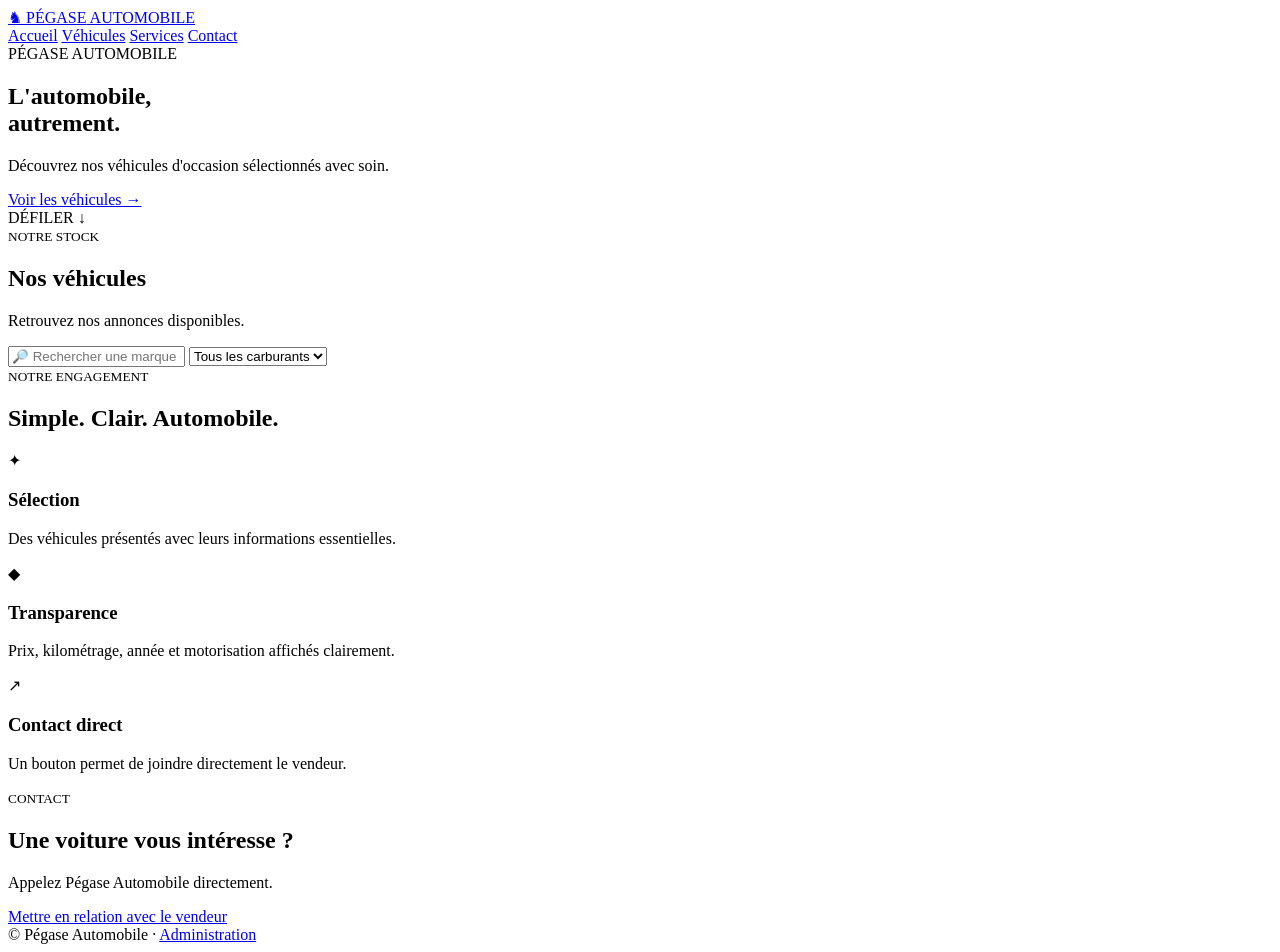
==== index.html @ 09117a41 "Create index.html" ====
<!DOCTYPE html>
<html lang="fr">
<head>
<meta charset="UTF-8">
<meta name="viewport" content="width=device-width, initial-scale=1.0">
<title>Pégase Automobile</title>
<link rel="stylesheet" href="style.css">
</head>
<body>
<div class="bg"></div>

<header>
  <a class="logo" href="index.html">♞ <span>PÉGASE</span> AUTOMOBILE</a>
  <nav>
    <a href="#accueil">Accueil</a>
    <a href="#vehicules">Véhicules</a>
    <a href="#services">Services</a>
    <a href="#contact">Contact</a>
  </nav>
</header>

<section id="accueil" class="hero">
  <div class="hero-content reveal">
    <div class="badge">PÉGASE AUTOMOBILE</div>
    <h1>L'automobile,<br><strong>autrement.</strong></h1>
    <p>Découvrez nos véhicules d'occasion sélectionnés avec soin.</p>
    <a class="btn gold" href="#vehicules">Voir les véhicules →</a>
  </div>
  <div class="scroll">DÉFILER ↓</div>
</section>

<section id="vehicules" class="section">
  <div class="heading reveal">
    <small>NOTRE STOCK</small>
    <h2>Nos véhicules</h2>
    <p>Retrouvez nos annonces disponibles.</p>
  </div>

  <div class="filters">
    <input id="search" placeholder="🔎 Rechercher une marque ou un modèle">
    <select id="fuel">
      <option value="">Tous les carburants</option>
      <option>Essence</option>
      <option>Diesel</option>
      <option>Hybride</option>
      <option>Électrique</option>
    </select>
  </div>

  <div id="cars" class="cars"></div>
  <p id="empty" class="empty" hidden>Aucun véhicule trouvé.</p>
</section>

<section id="services" class="section dark">
  <div class="heading reveal">
    <small>NOTRE ENGAGEMENT</small>
    <h2>Simple. Clair. Automobile.</h2>
  </div>

  <div class="services">
    <article>
      <span>✦</span>
      <h3>Sélection</h3>
      <p>Des véhicules présentés avec leurs informations essentielles.</p>
    </article>

    <article>
      <span>◆</span>
      <h3>Transparence</h3>
      <p>Prix, kilométrage, année et motorisation affichés clairement.</p>
    </article>

    <article>
      <span>↗</span>
      <h3>Contact direct</h3>
      <p>Un bouton permet de joindre directement le vendeur.</p>
    </article>
  </div>
</section>

<section id="contact" class="section contact">
  <div class="contact-box reveal">
    <small>CONTACT</small>
    <h2>Une voiture vous intéresse ?</h2>
    <p>Appelez Pégase Automobile directement.</p>
    <a class="btn green" href="tel:+33643486124">
      Mettre en relation avec le vendeur
    </a>
  </div>
</section>

<footer>
  © <span id="year"></span> Pégase Automobile ·
  <a href="admin.html">Administration</a>
</footer>

<script src="app.js"></script>
</body>
</html>
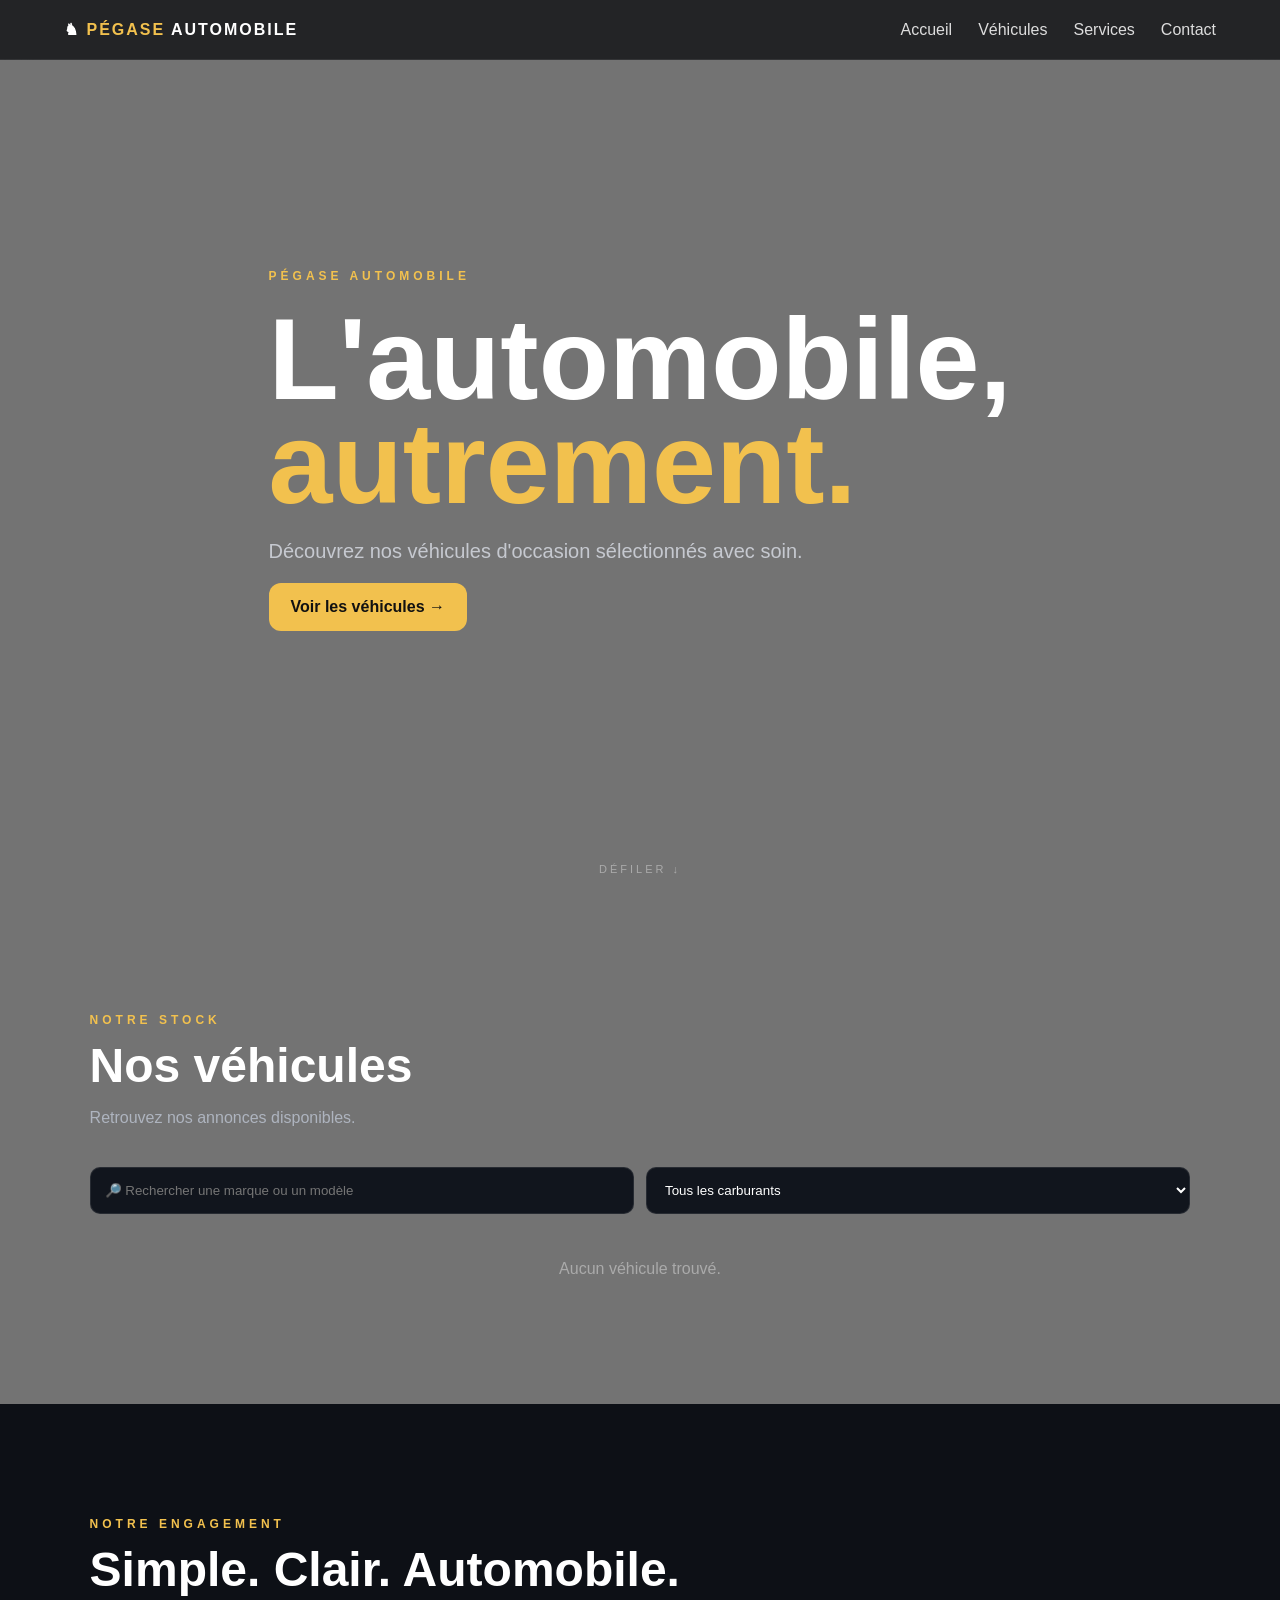
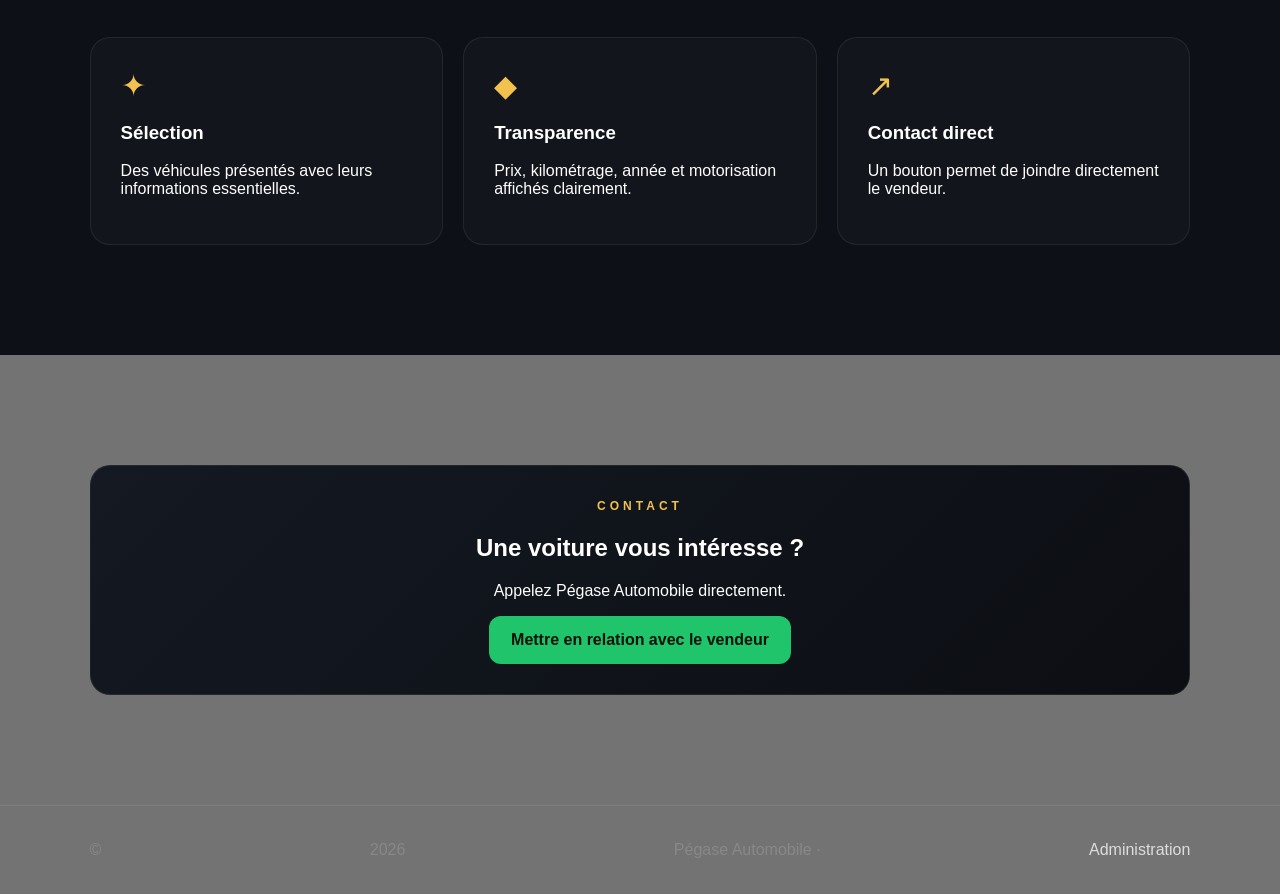
==== commit 395b39ab: "Update index.html" ====
--- a/index.html
+++ b/index.html
@@ -3,97 +3,529 @@
 <head>
 <meta charset="UTF-8">
 <meta name="viewport" content="width=device-width, initial-scale=1.0">
+
 <title>Pégase Automobile</title>
+
 <link rel="stylesheet" href="style.css">
+
+<style>
+
+/* =========================================================
+   FOND DE LA CONCESSION
+========================================================= */
+
+body {
+  background:
+    linear-gradient(
+      rgba(0, 0, 0, 0.55),
+      rgba(0, 0, 0, 0.55)
+    ),
+    url("pegase-bg.png") center center / cover fixed no-repeat;
+}
+
+
+/* =========================================================
+   INTRO
+========================================================= */
+
+#intro-screen {
+  position: fixed;
+  inset: 0;
+  z-index: 9998;
+  background: rgba(0, 0, 0, 0.45);
+  pointer-events: none;
+
+  animation: introFade 4s ease forwards;
+}
+
+
+/* =========================================================
+   PETITE VOITURE
+========================================================= */
+
+#intro-car {
+  position: fixed;
+
+  z-index: 9999;
+
+  left: -220px;
+  bottom: 12%;
+
+  width: 180px;
+
+  pointer-events: none;
+
+  animation: carDrive 3.2s ease-in-out forwards;
+}
+
+
+/* La voiture traverse l'écran */
+
+@keyframes carDrive {
+
+  0% {
+    left: -220px;
+    opacity: 0;
+  }
+
+  10% {
+    opacity: 1;
+  }
+
+  80% {
+    left: 110%;
+    opacity: 1;
+  }
+
+  100% {
+    left: 120%;
+    opacity: 0;
+  }
+
+}
+
+
+/* =========================================================
+   DISPARITION DE L'ÉCRAN D'INTRO
+========================================================= */
+
+@keyframes introFade {
+
+  0% {
+    opacity: 1;
+  }
+
+  65% {
+    opacity: 1;
+  }
+
+  100% {
+    opacity: 0;
+    visibility: hidden;
+  }
+
+}
+
+
+/* =========================================================
+   ANNONCES
+========================================================= */
+
+#cars {
+  animation: carsAppear 1.2s ease 3s both;
+}
+
+
+@keyframes carsAppear {
+
+  from {
+    opacity: 0;
+    transform: translateY(50px);
+  }
+
+  to {
+    opacity: 1;
+    transform: translateY(0);
+  }
+
+}
+
+
+/* =========================================================
+   APPARITION DES VOITURES
+========================================================= */
+
+.car {
+  animation: carCardAppear 0.7s ease both;
+}
+
+
+.car:nth-child(1) {
+  animation-delay: 3.1s;
+}
+
+.car:nth-child(2) {
+  animation-delay: 3.25s;
+}
+
+.car:nth-child(3) {
+  animation-delay: 3.4s;
+}
+
+.car:nth-child(4) {
+  animation-delay: 3.55s;
+}
+
+.car:nth-child(5) {
+  animation-delay: 3.7s;
+}
+
+.car:nth-child(6) {
+  animation-delay: 3.85s;
+}
+
+
+@keyframes carCardAppear {
+
+  from {
+    opacity: 0;
+    transform: translateY(35px) scale(0.96);
+  }
+
+  to {
+    opacity: 1;
+    transform: translateY(0) scale(1);
+  }
+
+}
+
+
+/* =========================================================
+   LOGO / HERO
+========================================================= */
+
+.hero-content {
+  animation: heroAppear 1.2s ease 0.8s both;
+}
+
+
+@keyframes heroAppear {
+
+  from {
+    opacity: 0;
+    transform: translateY(30px);
+  }
+
+  to {
+    opacity: 1;
+    transform: translateY(0);
+  }
+
+}
+
+
+/* =========================================================
+   MOBILE
+========================================================= */
+
+@media (max-width: 600px) {
+
+  #intro-car {
+    width: 120px;
+    bottom: 15%;
+  }
+
+}
+
+</style>
+
 </head>
+
+
 <body>
-<div class="bg"></div>
+
+<!-- =====================================================
+     INTRO
+===================================================== -->
+
+<div id="intro-screen"></div>
+
+<img
+  id="intro-car"
+  src="pegase-car.png"
+  alt=""
+>
+
+
+<!-- =====================================================
+     HEADER
+===================================================== -->
 
 <header>
-  <a class="logo" href="index.html">♞ <span>PÉGASE</span> AUTOMOBILE</a>
+
+  <a class="logo" href="index.html">
+    ♞ <span>PÉGASE</span> AUTOMOBILE
+  </a>
+
   <nav>
-    <a href="#accueil">Accueil</a>
-    <a href="#vehicules">Véhicules</a>
-    <a href="#services">Services</a>
-    <a href="#contact">Contact</a>
+
+    <a href="#accueil">
+      Accueil
+    </a>
+
+    <a href="#vehicules">
+      Véhicules
+    </a>
+
+    <a href="#services">
+      Services
+    </a>
+
+    <a href="#contact">
+      Contact
+    </a>
+
   </nav>
+
 </header>
 
+
+<!-- =====================================================
+     ACCUEIL
+===================================================== -->
+
 <section id="accueil" class="hero">
+
   <div class="hero-content reveal">
-    <div class="badge">PÉGASE AUTOMOBILE</div>
-    <h1>L'automobile,<br><strong>autrement.</strong></h1>
-    <p>Découvrez nos véhicules d'occasion sélectionnés avec soin.</p>
-    <a class="btn gold" href="#vehicules">Voir les véhicules →</a>
-  </div>
-  <div class="scroll">DÉFILER ↓</div>
+
+    <div class="badge">
+      PÉGASE AUTOMOBILE
+    </div>
+
+    <h1>
+      L'automobile,<br>
+      <strong>autrement.</strong>
+    </h1>
+
+    <p>
+      Découvrez nos véhicules d'occasion sélectionnés avec soin.
+    </p>
+
+    <a class="btn gold" href="#vehicules">
+      Voir les véhicules →
+    </a>
+
+  </div>
+
+  <div class="scroll">
+    DÉFILER ↓
+  </div>
+
 </section>
 
+
+<!-- =====================================================
+     VÉHICULES
+===================================================== -->
+
 <section id="vehicules" class="section">
+
   <div class="heading reveal">
-    <small>NOTRE STOCK</small>
-    <h2>Nos véhicules</h2>
-    <p>Retrouvez nos annonces disponibles.</p>
-  </div>
+
+    <small>
+      NOTRE STOCK
+    </small>
+
+    <h2>
+      Nos véhicules
+    </h2>
+
+    <p>
+      Retrouvez nos annonces disponibles.
+    </p>
+
+  </div>
+
+
+  <!-- FILTRES -->
 
   <div class="filters">
-    <input id="search" placeholder="🔎 Rechercher une marque ou un modèle">
+
+    <input
+      id="search"
+      placeholder="🔎 Rechercher une marque ou un modèle"
+    >
+
     <select id="fuel">
-      <option value="">Tous les carburants</option>
-      <option>Essence</option>
-      <option>Diesel</option>
-      <option>Hybride</option>
-      <option>Électrique</option>
+
+      <option value="">
+        Tous les carburants
+      </option>
+
+      <option>
+        Essence
+      </option>
+
+      <option>
+        Diesel
+      </option>
+
+      <option>
+        Hybride
+      </option>
+
+      <option>
+        Électrique
+      </option>
+
     </select>
-  </div>
+
+  </div>
+
+
+  <!-- ANNONCES -->
 
   <div id="cars" class="cars"></div>
-  <p id="empty" class="empty" hidden>Aucun véhicule trouvé.</p>
+
+
+  <p
+    id="empty"
+    class="empty"
+    hidden
+  >
+    Aucun véhicule trouvé.
+  </p>
+
 </section>
 
+
+<!-- =====================================================
+     SERVICES
+===================================================== -->
+
 <section id="services" class="section dark">
+
   <div class="heading reveal">
-    <small>NOTRE ENGAGEMENT</small>
-    <h2>Simple. Clair. Automobile.</h2>
-  </div>
+
+    <small>
+      NOTRE ENGAGEMENT
+    </small>
+
+    <h2>
+      Simple. Clair. Automobile.
+    </h2>
+
+  </div>
+
 
   <div class="services">
+
+
     <article>
-      <span>✦</span>
-      <h3>Sélection</h3>
-      <p>Des véhicules présentés avec leurs informations essentielles.</p>
+
+      <span>
+        ✦
+      </span>
+
+      <h3>
+        Sélection
+      </h3>
+
+      <p>
+        Des véhicules présentés avec leurs informations essentielles.
+      </p>
+
     </article>
 
+
     <article>
-      <span>◆</span>
-      <h3>Transparence</h3>
-      <p>Prix, kilométrage, année et motorisation affichés clairement.</p>
+
+      <span>
+        ◆
+      </span>
+
+      <h3>
+        Transparence
+      </h3>
+
+      <p>
+        Prix, kilométrage, année et motorisation affichés clairement.
+      </p>
+
     </article>
 
+
     <article>
-      <span>↗</span>
-      <h3>Contact direct</h3>
-      <p>Un bouton permet de joindre directement le vendeur.</p>
+
+      <span>
+        ↗
+      </span>
+
+      <h3>
+        Contact direct
+      </h3>
+
+      <p>
+        Un bouton permet de joindre directement le vendeur.
+      </p>
+
     </article>
-  </div>
+
+
+  </div>
+
 </section>
 
+
+<!-- =====================================================
+     CONTACT
+===================================================== -->
+
 <section id="contact" class="section contact">
+
   <div class="contact-box reveal">
-    <small>CONTACT</small>
-    <h2>Une voiture vous intéresse ?</h2>
-    <p>Appelez Pégase Automobile directement.</p>
-    <a class="btn green" href="tel:+33643486124">
+
+    <small>
+      CONTACT
+    </small>
+
+    <h2>
+      Une voiture vous intéresse ?
+    </h2>
+
+    <p>
+      Appelez Pégase Automobile directement.
+    </p>
+
+    <a
+      class="btn green"
+      href="tel:+33643486124"
+    >
       Mettre en relation avec le vendeur
     </a>
-  </div>
+
+  </div>
+
 </section>
 
+
+<!-- =====================================================
+     FOOTER
+===================================================== -->
+
 <footer>
-  © <span id="year"></span> Pégase Automobile ·
-  <a href="admin.html">Administration</a>
+
+  © <span id="year"></span>
+  Pégase Automobile ·
+
+  <a href="admin.html">
+    Administration
+  </a>
+
 </footer>
 
+
+<!-- =====================================================
+     JAVASCRIPT
+===================================================== -->
+
 <script src="app.js"></script>
+
+
+<!-- =====================================================
+     ANNÉE
+===================================================== -->
+
+<script>
+
+  const yearElement = document.querySelector("#year");
+
+  if (yearElement) {
+    yearElement.textContent = new Date().getFullYear();
+  }
+
+</script>
+
+
 </body>
 </html>
--- a/style.css
+++ b/style.css
@@ -0,0 +1,338 @@
+*{box-sizing:border-box}
+html{scroll-behavior:smooth}
+body{margin:0;font-family:Inter,Arial,sans-serif;background:#07080b;color:#fff}
+.bg{position:fixed;inset:0;background:linear-gradient(120deg,#08090c 0%,#12151c 50%,#07080b 100%);z-index:-2}
+.bg:after{content:"";position:absolute;inset:0;background:radial-gradient(circle at 20% 30%,rgba(0,153,255,.12),transparent 35%),radial-gradient(circle at 80% 70%,rgba(255,194,51,.12),transparent 30%)}
+
+header{position:fixed;z-index:20;top:0;width:100%;display:flex;justify-content:space-between;align-items:center;padding:20px 5%;background:rgba(5,6,9,.72);backdrop-filter:blur(18px);border-bottom:1px solid #ffffff12}
+
+.logo{color:#fff;text-decoration:none;font-weight:800;letter-spacing:2px}
+.logo span{color:#f2c14e}
+nav{display:flex;gap:26px}
+nav a,footer a{color:#ddd;text-decoration:none}
+nav a:hover{color:#f2c14e}
+
+.hero{min-height:100vh;display:grid;place-items:center;padding:120px 8%;position:relative}
+.hero-content{max-width:850px}
+.badge,small{letter-spacing:4px;color:#f2c14e;font-size:12px;font-weight:700}
+.hero h1{font-size:clamp(55px,9vw,115px);line-height:.9;margin:25px 0}
+.hero h1 strong{color:#f2c14e}
+.hero p{font-size:20px;color:#c6c9d0;max-width:580px}
+
+.btn{display:inline-flex;align-items:center;justify-content:center;gap:10px;padding:15px 22px;border:0;border-radius:12px;font-weight:800;text-decoration:none;cursor:pointer;transition:.25s}
+.btn:hover{transform:translateY(-3px);box-shadow:0 12px 30px #0008}
+.gold{background:#f2c14e;color:#111}
+.green{background:#20c46b;color:#06130c}
+.red{background:#e64b4b;color:#fff}
+.ghost{background:#ffffff10;color:#fff;border:1px solid #ffffff25}
+
+.scroll{position:absolute;bottom:25px;color:#aaa;font-size:11px;letter-spacing:3px}
+
+.section{padding:110px 7%;max-width:1300px;margin:auto}
+.dark{max-width:none;background:#0d1016}
+.heading{margin-bottom:40px}
+.heading h2{font-size:48px;margin:10px 0}
+.heading p{color:#aeb4bf}
+
+.filters{display:flex;gap:12px;margin-bottom:30px}
+.filters input,.filters select,input,textarea{width:100%;background:#11151d;color:#fff;border:1px solid #ffffff18;border-radius:10px;padding:14px;outline:none}
+.filters input{max-width:700px}
+
+.cars{display:grid;grid-template-columns:repeat(auto-fit,minmax(280px,1fr));gap:22px}
+.car{overflow:hidden;border:1px solid #ffffff12;border-radius:18px;background:#0f1218;box-shadow:0 15px 50px #0006;transition:.35s}
+.car:hover{transform:translateY(-8px);border-color:#f2c14e55}
+.car-img{height:230px;background:#171b23;position:relative;overflow:hidden}
+.car-img img{width:100%;height:100%;object-fit:cover}
+.car-body{padding:20px}
+.car h3{font-size:24px;margin:0 0 8px}
+.price{color:#f2c14e;font-size:23px;font-weight:900}
+.meta{display:flex;flex-wrap:wrap;gap:8px;margin:15px 0}
+.meta span{padding:7px 9px;background:#ffffff08;border-radius:8px;color:#c7cbd3;font-size:13px}
+.call{width:100%;margin-top:10px}
+.empty{text-align:center;color:#aaa}
+
+.services{display:grid;grid-template-columns:repeat(3,1fr);gap:20px}
+.services article,.contact-box{padding:30px;border-radius:20px;background:#ffffff06;border:1px solid #ffffff12}
+.services span{font-size:30px;color:#f2c14e}
+
+.contact{text-align:center}
+.contact-box{background:linear-gradient(135deg,#141922,#0c0e13)}
+
+footer{padding:35px 7%;border-top:1px solid #ffffff12;color:#888;display:flex;justify-content:space-between}
+
+.reveal{animation:rise .9s both}
+@keyframes rise{
+from{opacity:0;transform:translateY(30px)}
+to{opacity:1;transform:none}
+}
+
+@media(max-width:700px){
+nav{display:none}
+.hero{padding:110px 6%}
+.section{padding:80px 5%}
+.services{grid-template-columns:1fr}
+.filters{display:grid;grid-template-columns:1fr}
+.heading h2{font-size:38px}
+footer{display:block}
+}
+/* =========================
+   ADMINISTRATION
+========================= */
+
+.admin-page{
+  min-height:100vh;
+  background:#07080b;
+}
+
+.admin-wrap{
+  min-height:100vh;
+  padding:40px 6%;
+}
+
+.login-card{
+  width:min(450px,100%);
+  margin:10vh auto;
+  padding:40px;
+  background:#10131a;
+  border:1px solid #ffffff15;
+  border-radius:24px;
+  box-shadow:0 25px 80px #0009;
+  text-align:center;
+}
+
+.login-card .logo{
+  display:block;
+  margin-bottom:35px;
+}
+
+.login-card p{
+  color:#f2c14e;
+  letter-spacing:3px;
+  font-size:12px;
+  font-weight:700;
+}
+
+.login-card h1{
+  font-size:40px;
+  margin:15px 0 25px;
+}
+
+.login-card input{
+  margin-bottom:12px;
+}
+
+.login-card .btn{
+  width:100%;
+}
+
+.login-card > a{
+  display:block;
+  margin-top:20px;
+  color:#aaa;
+  text-decoration:none;
+}
+
+.login-card > a:hover{
+  color:#f2c14e;
+}
+
+.error{
+  margin-top:15px;
+  color:#ff5d5d;
+  min-height:20px;
+}
+
+.admin-head{
+  position:static;
+  width:100%;
+  margin-bottom:35px;
+  padding:0 0 25px;
+  background:none;
+  border-bottom:1px solid #ffffff15;
+  display:flex;
+  justify-content:space-between;
+  align-items:center;
+}
+
+.dashboard{
+  max-width:1250px;
+  margin:auto;
+}
+
+.stats{
+  display:grid;
+  grid-template-columns:repeat(2,1fr);
+  gap:20px;
+  margin-bottom:25px;
+}
+
+.stats > div{
+  padding:25px;
+  background:#10131a;
+  border:1px solid #ffffff12;
+  border-radius:18px;
+}
+
+.stats b{
+  display:block;
+  font-size:38px;
+  color:#f2c14e;
+}
+
+.stats span{
+  color:#999;
+}
+
+.editor{
+  margin-bottom:25px;
+  padding:30px;
+  background:#10131a;
+  border:1px solid #ffffff12;
+  border-radius:22px;
+}
+
+.editor h2{
+  margin-top:0;
+}
+
+.form-grid{
+  display:grid;
+  grid-template-columns:repeat(2,1fr);
+  gap:12px;
+  margin-bottom:12px;
+}
+
+.editor textarea{
+  min-height:130px;
+  resize:vertical;
+  margin-bottom:15px;
+}
+
+.upload{
+  display:block;
+  padding:22px;
+  border:1px dashed #ffffff30;
+  border-radius:14px;
+  text-align:center;
+  color:#ccc;
+  cursor:pointer;
+  transition:.25s;
+}
+
+.upload:hover{
+  border-color:#f2c14e;
+  background:#ffffff05;
+}
+
+.upload input{
+  display:none;
+}
+
+.preview{
+  display:grid;
+  grid-template-columns:repeat(auto-fill,minmax(120px,1fr));
+  gap:10px;
+  margin-top:15px;
+}
+
+.preview img{
+  width:100%;
+  height:110px;
+  object-fit:cover;
+  border-radius:10px;
+  border:1px solid #ffffff18;
+}
+
+.actions{
+  display:flex;
+  gap:12px;
+  margin-top:20px;
+}
+
+.actions .btn{
+  flex:1;
+}
+
+.admin-car{
+  display:flex;
+  justify-content:space-between;
+  align-items:center;
+  gap:20px;
+  padding:18px;
+  margin-top:12px;
+  background:#0c0f15;
+  border:1px solid #ffffff10;
+  border-radius:15px;
+}
+
+.admin-car img{
+  width:90px;
+  height:65px;
+  object-fit:cover;
+  border-radius:9px;
+}
+
+.admin-car b{
+  font-size:18px;
+}
+
+.admin-car span{
+  color:#f2c14e;
+}
+
+.admin-actions{
+  display:flex;
+  gap:8px;
+}
+
+.admin-actions button{
+  padding:10px 13px;
+  border:0;
+  border-radius:9px;
+  cursor:pointer;
+  background:#ffffff12;
+  color:#fff;
+  font-weight:700;
+}
+
+.admin-actions button:hover{
+  transform:translateY(-2px);
+}
+
+@media(max-width:700px){
+
+  .admin-wrap{
+    padding:25px 5%;
+  }
+
+  .login-card{
+    padding:28px 20px;
+  }
+
+  .stats{
+    grid-template-columns:1fr;
+  }
+
+  .form-grid{
+    grid-template-columns:1fr;
+  }
+
+  .admin-head{
+    align-items:flex-start;
+    gap:15px;
+  }
+
+  .admin-car{
+    flex-direction:column;
+    align-items:stretch;
+  }
+
+  .admin-actions{
+    display:grid;
+    grid-template-columns:1fr 1fr;
+  }
+
+  .actions{
+    flex-direction:column;
+  }
+}
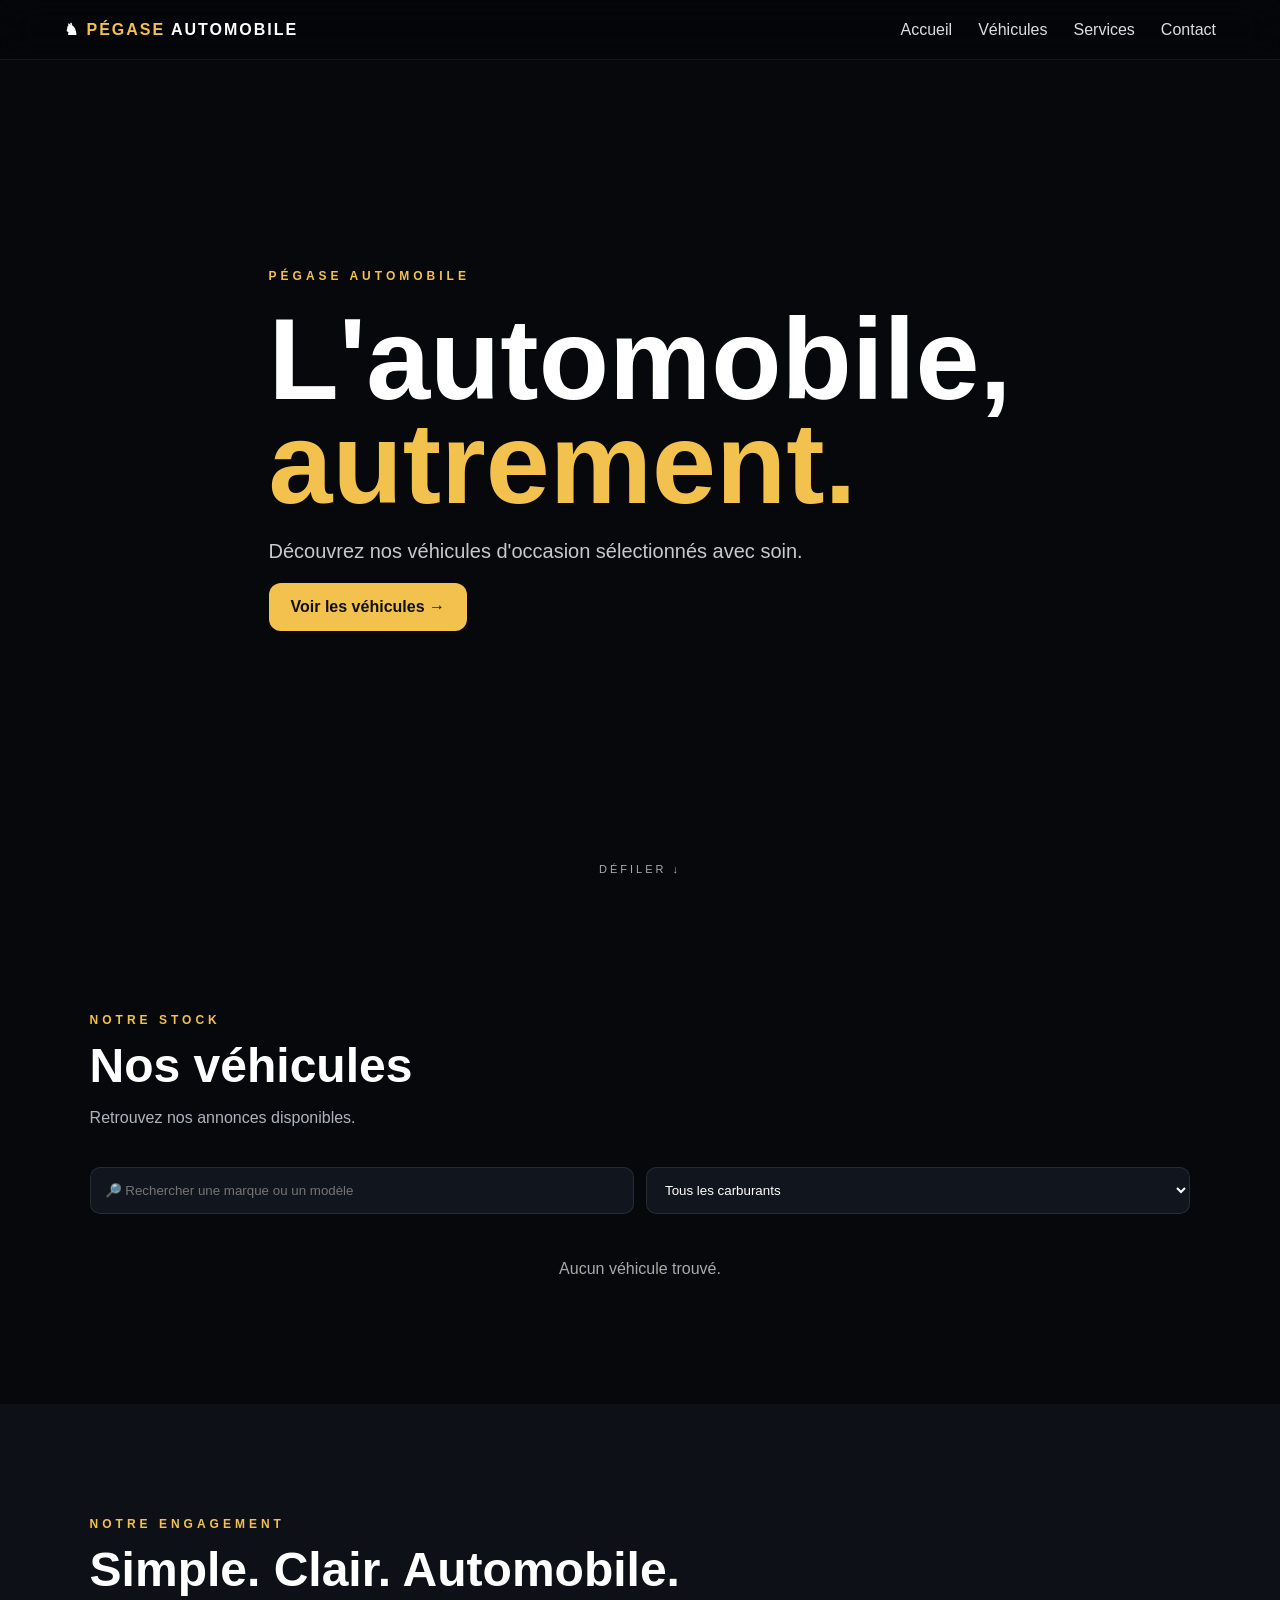
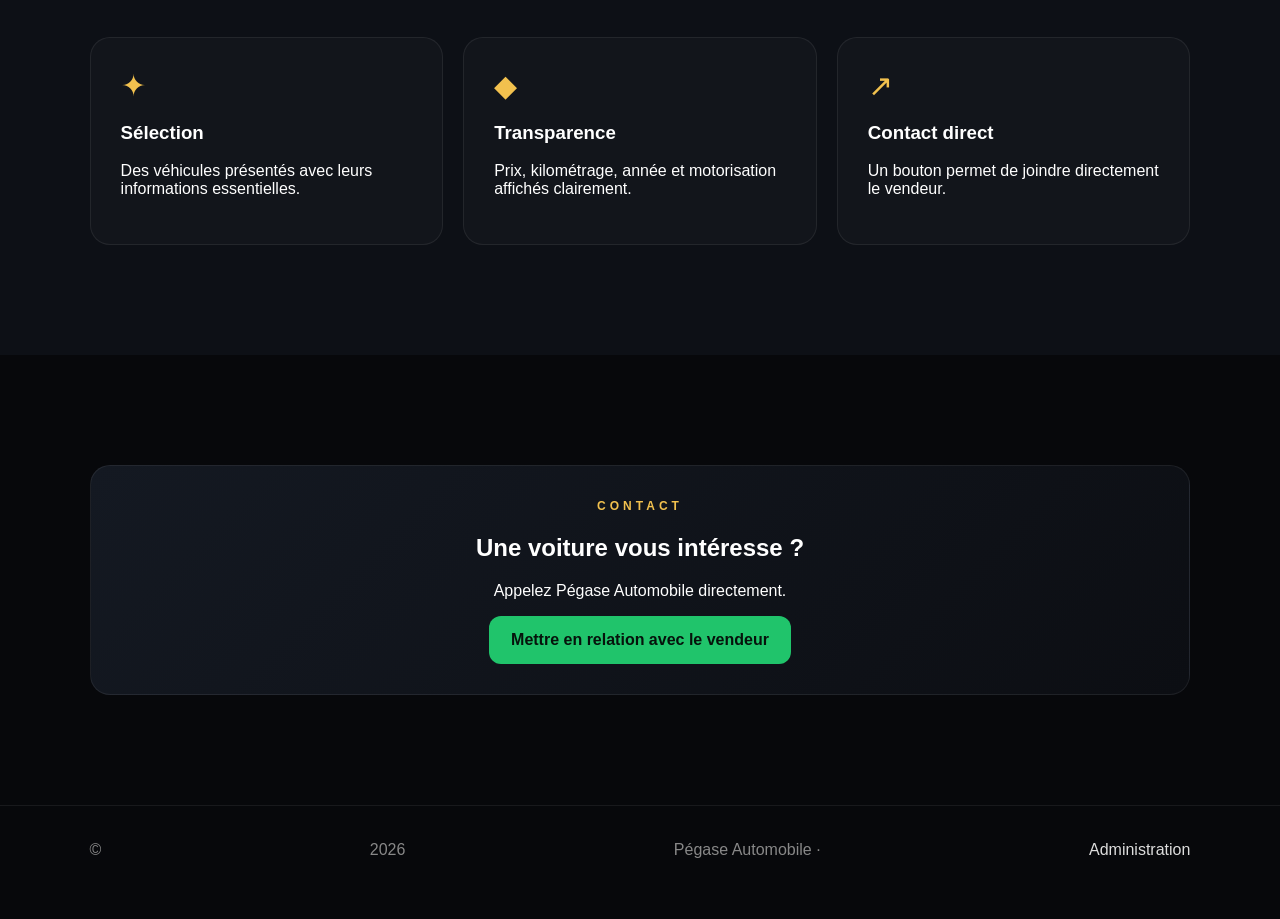
==== commit d949e40e: "Update index.html" ====
--- a/index.html
+++ b/index.html
@@ -10,92 +10,235 @@
 
 <style>
 
-/* =========================================================
-   FOND DE LA CONCESSION
-========================================================= */
+/* =====================================================
+   FOND ANIMÉ
+===================================================== */
 
 body {
-  background:
-    linear-gradient(
-      rgba(0, 0, 0, 0.55),
-      rgba(0, 0, 0, 0.55)
-    ),
-    url("pegase-bg.png") center center / cover fixed no-repeat;
-}
-
-
-/* =========================================================
+  overflow-x: hidden;
+}
+
+
+/* =====================================================
    INTRO
-========================================================= */
-
-#intro-screen {
+===================================================== */
+
+#intro {
   position: fixed;
   inset: 0;
-  z-index: 9998;
-  background: rgba(0, 0, 0, 0.45);
+  z-index: 99999;
+  background:
+    radial-gradient(circle at center, rgba(30,40,55,.9), rgba(0,0,0,1));
+  display: flex;
+  align-items: center;
+  justify-content: center;
   pointer-events: none;
-
-  animation: introFade 4s ease forwards;
-}
-
-
-/* =========================================================
-   PETITE VOITURE
-========================================================= */
+  animation: introOut 4.5s ease forwards;
+}
+
+
+/* =====================================================
+   LOGO INTRO
+===================================================== */
+
+#intro-logo {
+  position: absolute;
+  top: 35%;
+  color: white;
+  text-align: center;
+  font-size: 34px;
+  font-weight: 800;
+  letter-spacing: 3px;
+  opacity: 0;
+  animation: logoIn 1.2s ease forwards;
+}
+
+#intro-logo span {
+  color: #d4af37;
+}
+
+
+/* =====================================================
+   VOITURE CSS
+===================================================== */
 
 #intro-car {
-  position: fixed;
-
-  z-index: 9999;
-
-  left: -220px;
-  bottom: 12%;
-
-  width: 180px;
-
-  pointer-events: none;
-
-  animation: carDrive 3.2s ease-in-out forwards;
-}
-
-
-/* La voiture traverse l'écran */
-
-@keyframes carDrive {
+  position: absolute;
+  left: -180px;
+  bottom: 22%;
+
+  width: 150px;
+  height: 55px;
+
+  animation: drive 3.2s ease-in-out forwards;
+}
+
+
+/* carrosserie */
+
+.car-body-intro {
+  position: absolute;
+  bottom: 10px;
+  left: 5px;
+
+  width: 140px;
+  height: 35px;
+
+  background: linear-gradient(
+    180deg,
+    #eeeeee 0%,
+    #777777 45%,
+    #222222 100%
+  );
+
+  border-radius: 18px 25px 8px 8px;
+
+  box-shadow:
+    0 5px 15px rgba(0,0,0,.7),
+    inset 0 2px 3px rgba(255,255,255,.6);
+}
+
+
+/* toit */
+
+.car-roof-intro {
+  position: absolute;
+  bottom: 42px;
+  left: 38px;
+
+  width: 70px;
+  height: 35px;
+
+  background: linear-gradient(
+    135deg,
+    #777,
+    #222
+  );
+
+  border-radius: 35px 35px 0 0;
+
+  transform: skewX(-12deg);
+}
+
+
+/* vitres */
+
+.car-window-intro {
+  position: absolute;
+  bottom: 46px;
+  left: 48px;
+
+  width: 25px;
+  height: 20px;
+
+  background: #07131f;
+
+  border: 2px solid #aaa;
+
+  transform: skewX(-12deg);
+
+  border-radius: 5px;
+}
+
+.car-window-intro.second {
+  left: 76px;
+}
+
+
+/* roues */
+
+.car-wheel-intro {
+  position: absolute;
+  bottom: 0;
+
+  width: 28px;
+  height: 28px;
+
+  background: #050505;
+
+  border: 5px solid #777;
+
+  border-radius: 50%;
+
+  box-shadow:
+    inset 0 0 0 5px #111;
+}
+
+.car-wheel-intro.left {
+  left: 25px;
+}
+
+.car-wheel-intro.right {
+  right: 18px;
+}
+
+
+/* phares */
+
+.car-light-intro {
+  position: absolute;
+  right: 1px;
+  bottom: 26px;
+
+  width: 9px;
+  height: 7px;
+
+  background: #fff4a3;
+
+  border-radius: 50%;
+
+  box-shadow:
+    0 0 12px #fff4a3;
+}
+
+
+/* =====================================================
+   ANIMATIONS
+===================================================== */
+
+@keyframes drive {
 
   0% {
-    left: -220px;
+    left: -180px;
+  }
+
+  15% {
+    left: 10%;
+  }
+
+  75% {
+    left: 75%;
+  }
+
+  100% {
+    left: 110%;
+  }
+
+}
+
+
+@keyframes logoIn {
+
+  0% {
     opacity: 0;
-  }
-
-  10% {
+    transform: translateY(30px) scale(.8);
+  }
+
+  100% {
     opacity: 1;
-  }
-
-  80% {
-    left: 110%;
-    opacity: 1;
-  }
-
-  100% {
-    left: 120%;
-    opacity: 0;
-  }
-
-}
-
-
-/* =========================================================
-   DISPARITION DE L'ÉCRAN D'INTRO
-========================================================= */
-
-@keyframes introFade {
+    transform: translateY(0) scale(1);
+  }
+
+}
+
+
+@keyframes introOut {
 
   0% {
     opacity: 1;
   }
 
-  65% {
+  75% {
     opacity: 1;
   }
 
@@ -107,20 +250,25 @@
 }
 
 
-/* =========================================================
-   ANNONCES
-========================================================= */
-
-#cars {
-  animation: carsAppear 1.2s ease 3s both;
-}
-
-
-@keyframes carsAppear {
+/* =====================================================
+   APPARITION DU SITE
+===================================================== */
+
+header,
+.hero,
+#vehicules,
+#services,
+#contact,
+footer {
+  animation: siteAppear 1s ease 3.2s both;
+}
+
+
+@keyframes siteAppear {
 
   from {
     opacity: 0;
-    transform: translateY(50px);
+    transform: translateY(25px);
   }
 
   to {
@@ -131,69 +279,20 @@
 }
 
 
-/* =========================================================
-   APPARITION DES VOITURES
-========================================================= */
-
-.car {
-  animation: carCardAppear 0.7s ease both;
-}
-
-
-.car:nth-child(1) {
-  animation-delay: 3.1s;
-}
-
-.car:nth-child(2) {
-  animation-delay: 3.25s;
-}
-
-.car:nth-child(3) {
-  animation-delay: 3.4s;
-}
-
-.car:nth-child(4) {
-  animation-delay: 3.55s;
-}
-
-.car:nth-child(5) {
-  animation-delay: 3.7s;
-}
-
-.car:nth-child(6) {
-  animation-delay: 3.85s;
-}
-
-
-@keyframes carCardAppear {
+/* =====================================================
+   ANIMATION DES ANNONCES
+===================================================== */
+
+#cars {
+  animation: carsAppear 1s ease 3.5s both;
+}
+
+
+@keyframes carsAppear {
 
   from {
     opacity: 0;
-    transform: translateY(35px) scale(0.96);
-  }
-
-  to {
-    opacity: 1;
-    transform: translateY(0) scale(1);
-  }
-
-}
-
-
-/* =========================================================
-   LOGO / HERO
-========================================================= */
-
-.hero-content {
-  animation: heroAppear 1.2s ease 0.8s both;
-}
-
-
-@keyframes heroAppear {
-
-  from {
-    opacity: 0;
-    transform: translateY(30px);
+    transform: translateY(45px);
   }
 
   to {
@@ -204,15 +303,18 @@
 }
 
 
-/* =========================================================
+/* =====================================================
    MOBILE
-========================================================= */
+===================================================== */
 
 @media (max-width: 600px) {
 
+  #intro-logo {
+    font-size: 25px;
+  }
+
   #intro-car {
-    width: 120px;
-    bottom: 15%;
+    transform: scale(.8);
   }
 
 }
@@ -224,17 +326,36 @@
 
 <body>
 
+
 <!-- =====================================================
      INTRO
 ===================================================== -->
 
-<div id="intro-screen"></div>
-
-<img
-  id="intro-car"
-  src="pegase-car.png"
-  alt=""
->
+<div id="intro">
+
+  <div id="intro-logo">
+    ♞ <span>PÉGASE</span> AUTOMOBILE
+  </div>
+
+
+  <div id="intro-car">
+
+    <div class="car-roof-intro"></div>
+
+    <div class="car-window-intro"></div>
+    <div class="car-window-intro second"></div>
+
+    <div class="car-body-intro"></div>
+
+    <div class="car-light-intro"></div>
+
+    <div class="car-wheel-intro left"></div>
+    <div class="car-wheel-intro right"></div>
+
+  </div>
+
+</div>
+
 
 
 <!-- =====================================================
@@ -268,6 +389,7 @@
   </nav>
 
 </header>
+
 
 
 <!-- =====================================================
@@ -304,6 +426,7 @@
 </section>
 
 
+
 <!-- =====================================================
      VÉHICULES
 ===================================================== -->
@@ -326,8 +449,6 @@
 
   </div>
 
-
-  <!-- FILTRES -->
 
   <div class="filters">
 
@@ -362,8 +483,6 @@
 
   </div>
 
-
-  <!-- ANNONCES -->
 
   <div id="cars" class="cars"></div>
 
@@ -379,6 +498,7 @@
 </section>
 
 
+
 <!-- =====================================================
      SERVICES
 ===================================================== -->
@@ -400,12 +520,9 @@
 
   <div class="services">
 
-
     <article>
 
-      <span>
-        ✦
-      </span>
+      <span>✦</span>
 
       <h3>
         Sélection
@@ -420,9 +537,7 @@
 
     <article>
 
-      <span>
-        ◆
-      </span>
+      <span>◆</span>
 
       <h3>
         Transparence
@@ -437,9 +552,7 @@
 
     <article>
 
-      <span>
-        ↗
-      </span>
+      <span>↗</span>
 
       <h3>
         Contact direct
@@ -451,10 +564,10 @@
 
     </article>
 
-
   </div>
 
 </section>
+
 
 
 <!-- =====================================================
@@ -489,6 +602,7 @@
 </section>
 
 
+
 <!-- =====================================================
      FOOTER
 ===================================================== -->
@@ -505,24 +619,21 @@
 </footer>
 
 
-<!-- =====================================================
-     JAVASCRIPT
+
+<!-- =====================================================
+     APP.JS
 ===================================================== -->
 
 <script src="app.js"></script>
 
 
-<!-- =====================================================
-     ANNÉE
-===================================================== -->
-
 <script>
 
-  const yearElement = document.querySelector("#year");
-
-  if (yearElement) {
-    yearElement.textContent = new Date().getFullYear();
-  }
+const year = document.querySelector("#year");
+
+if (year) {
+  year.textContent = new Date().getFullYear();
+}
 
 </script>
 
